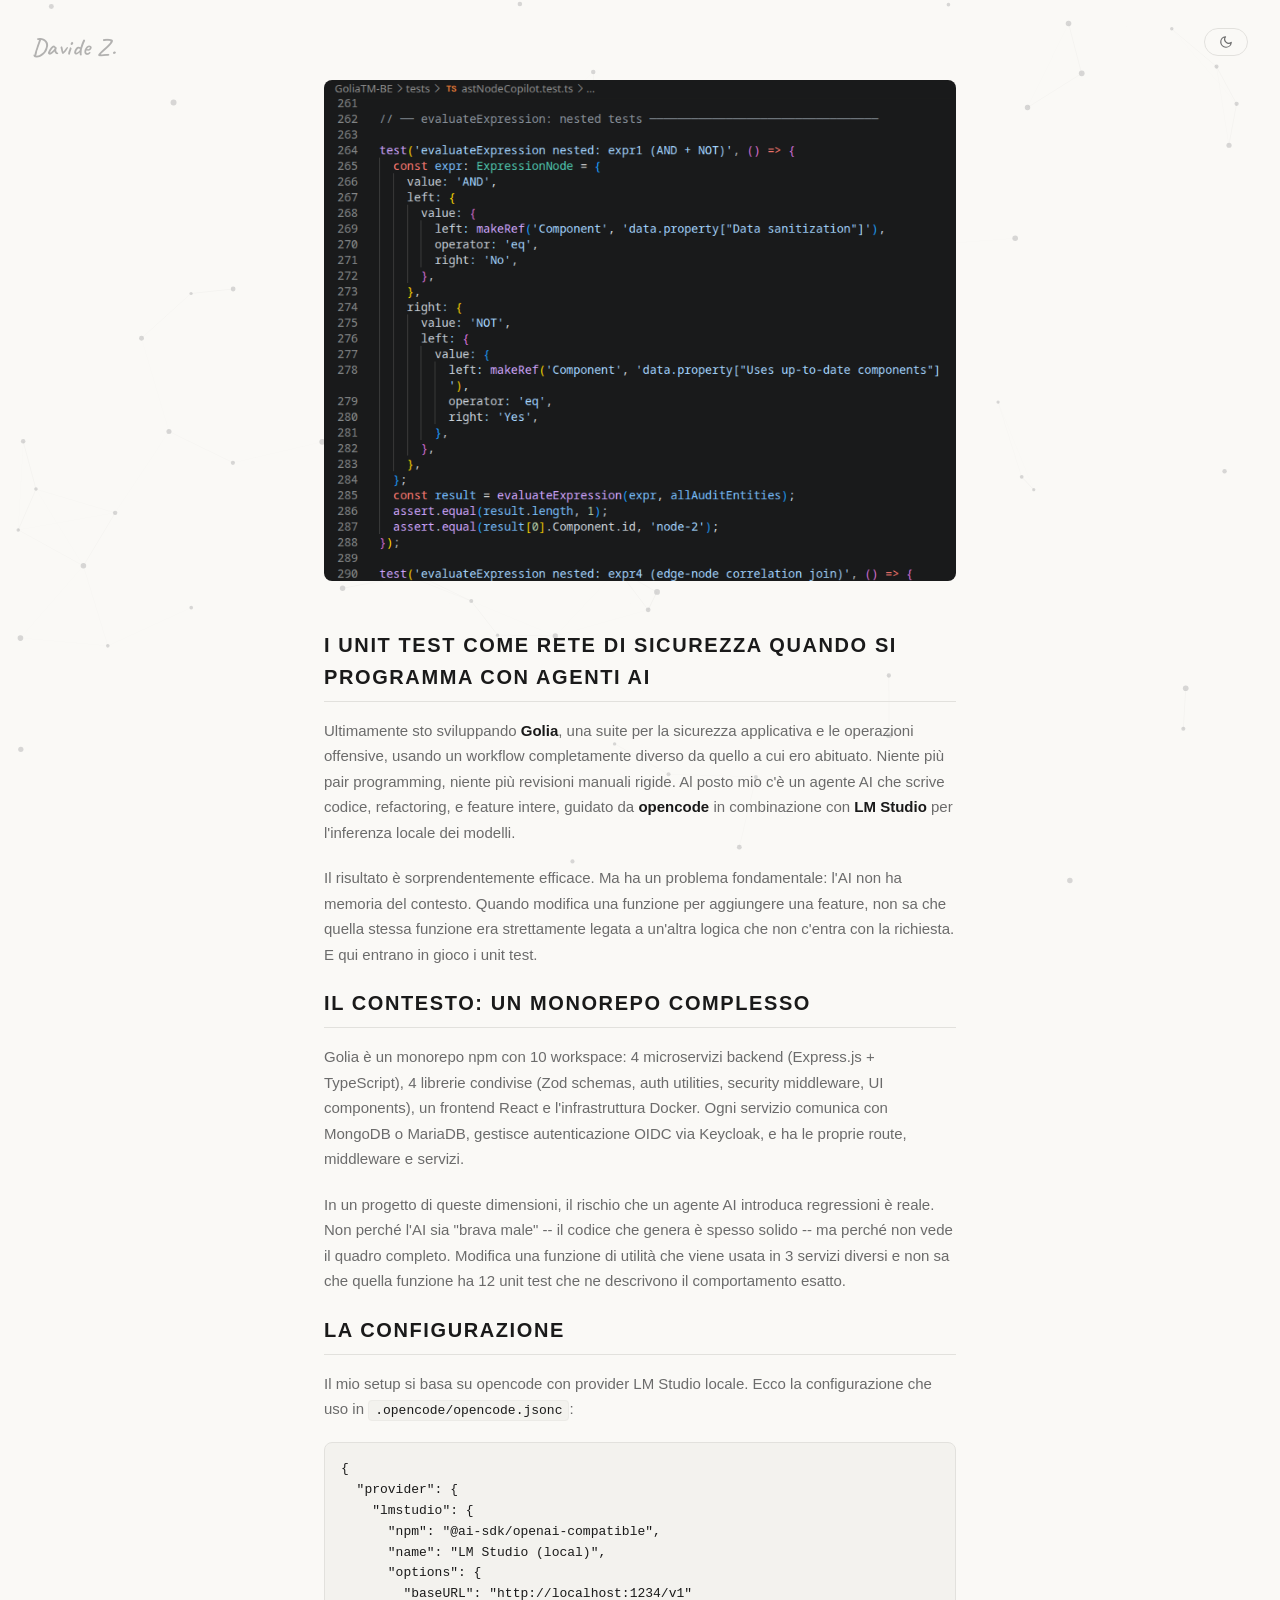
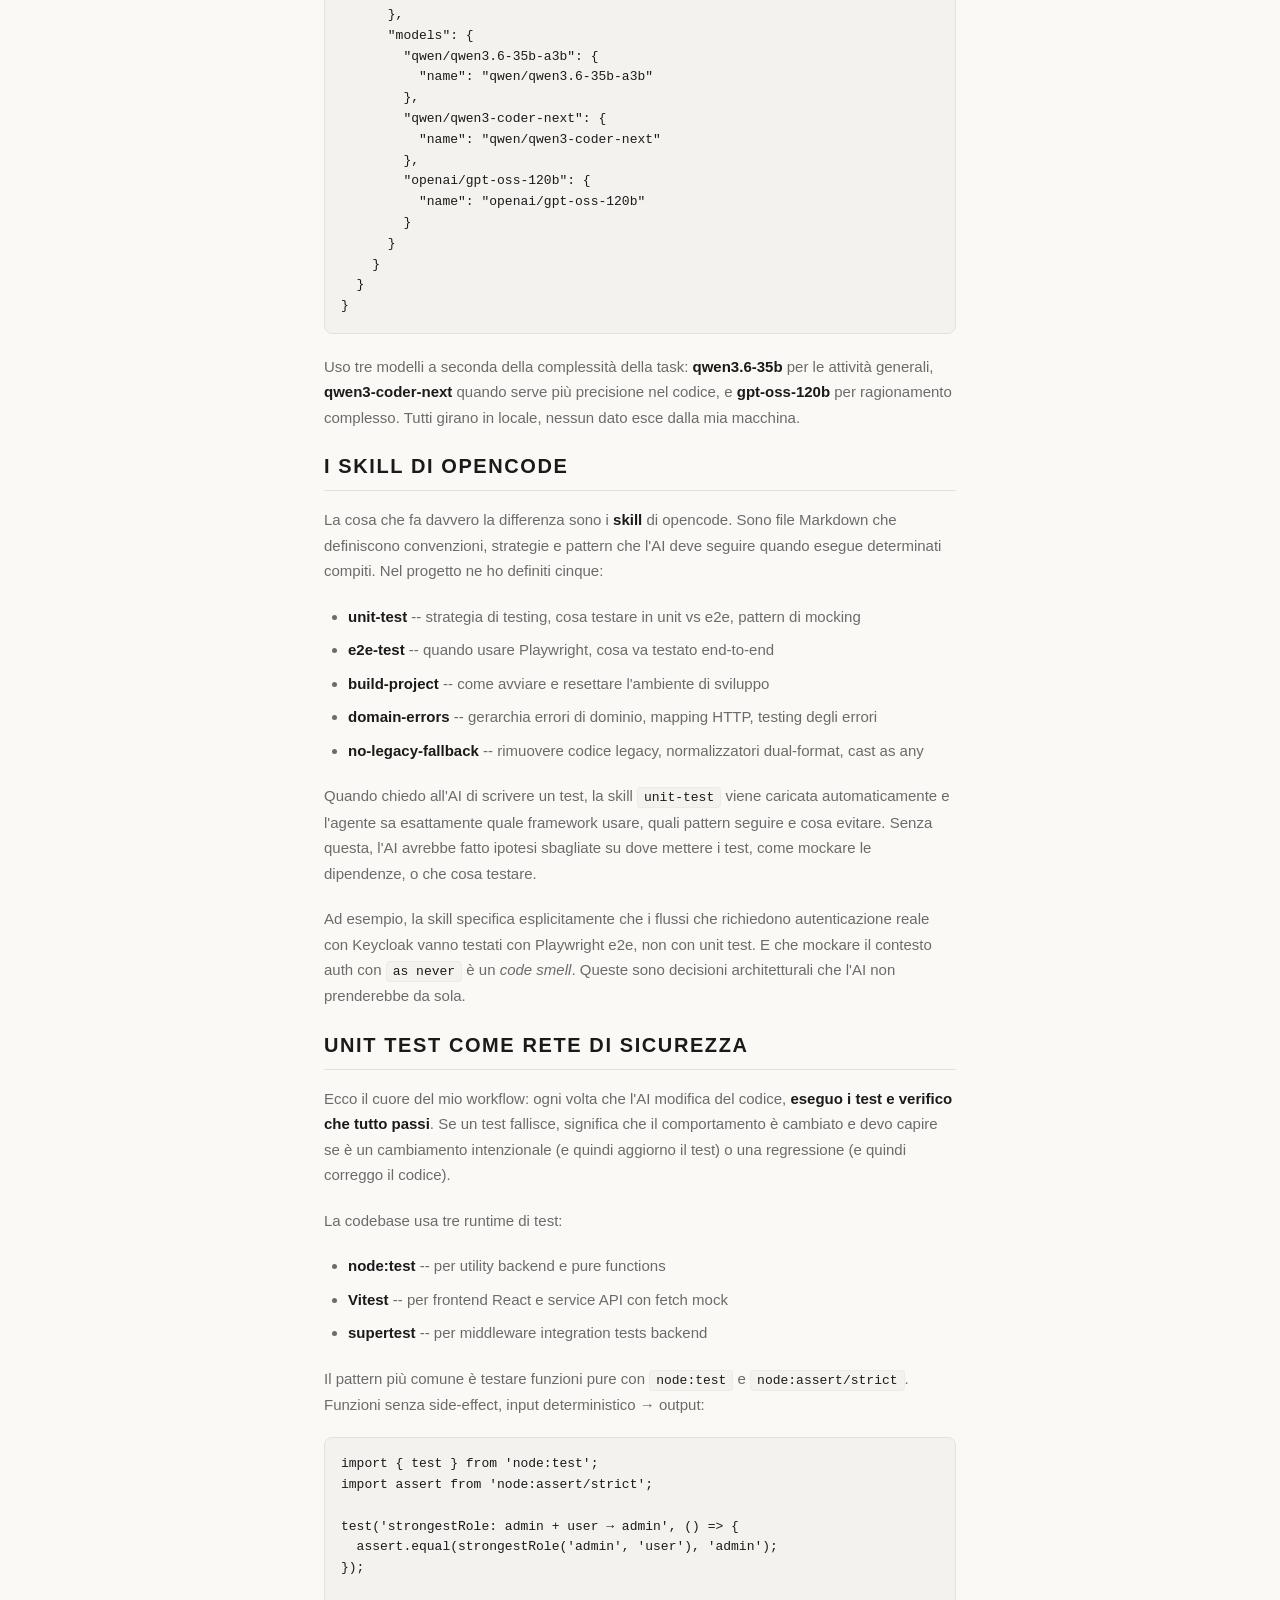
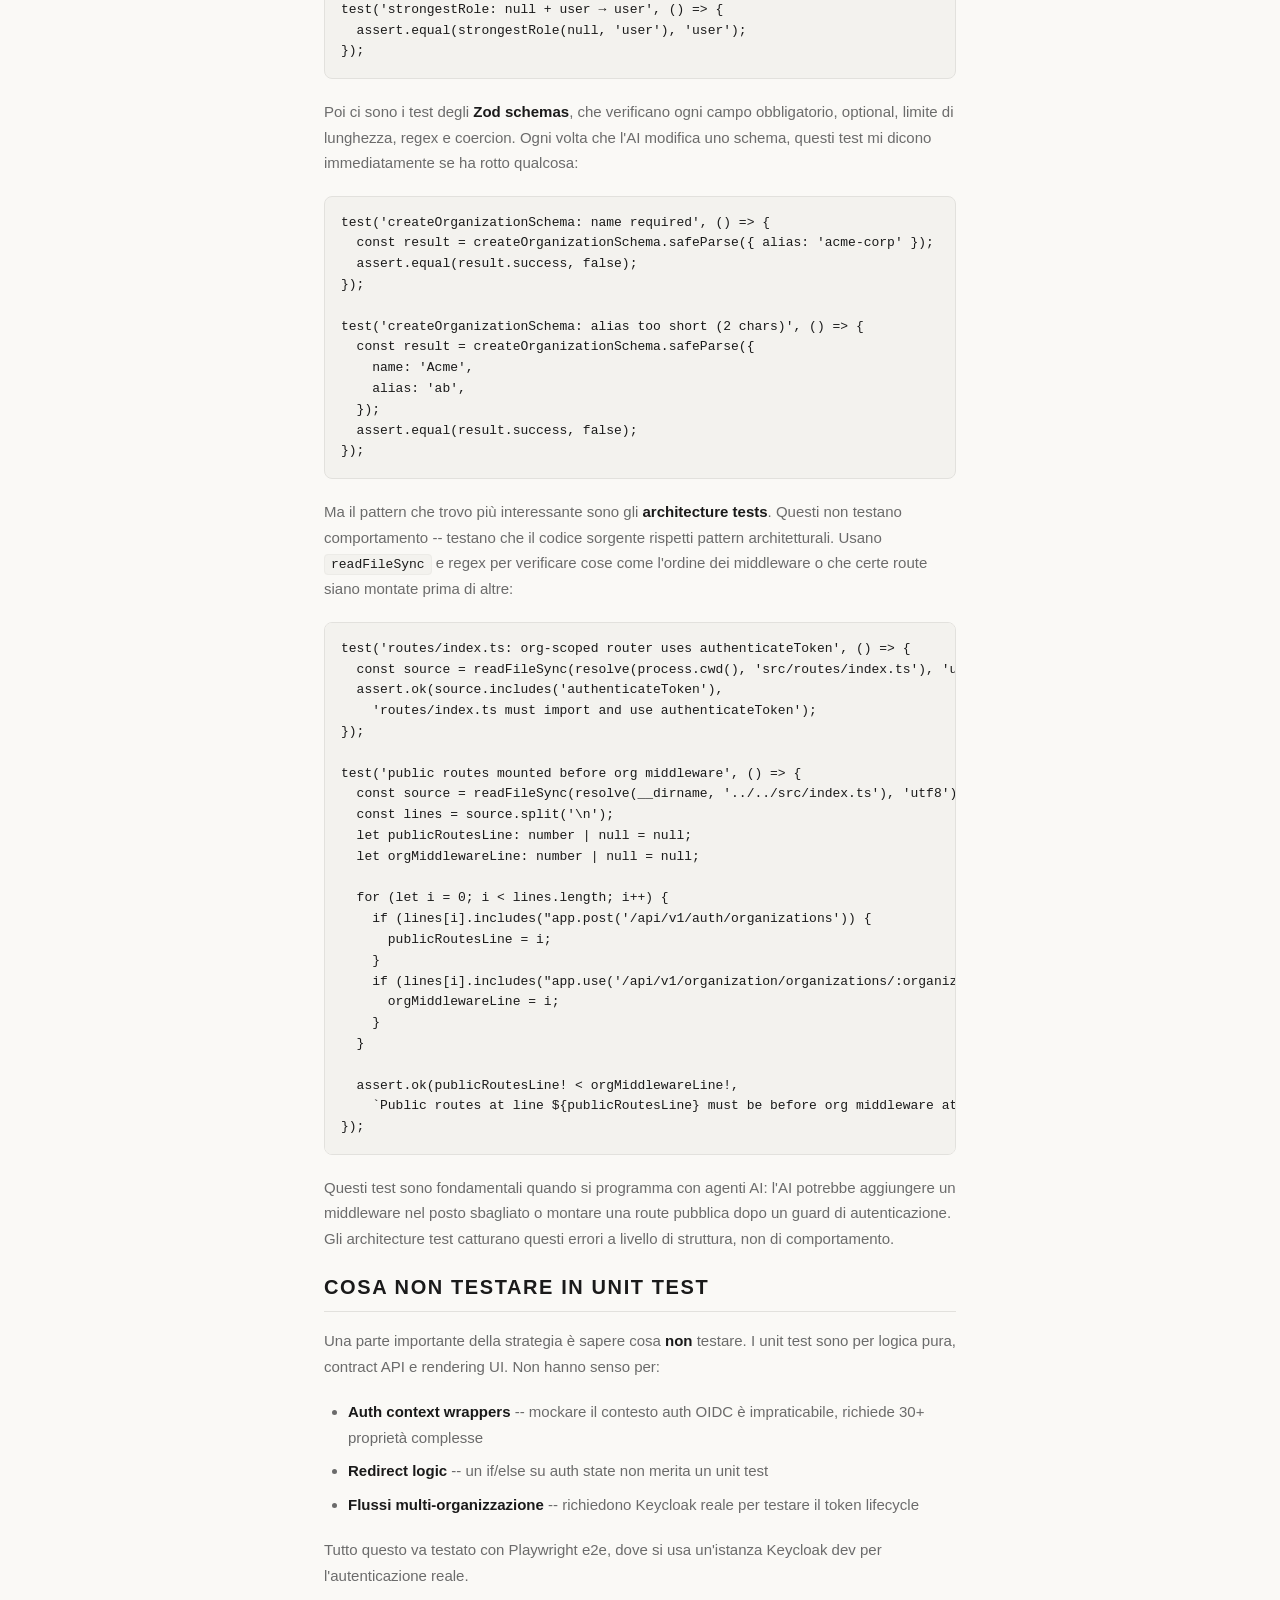
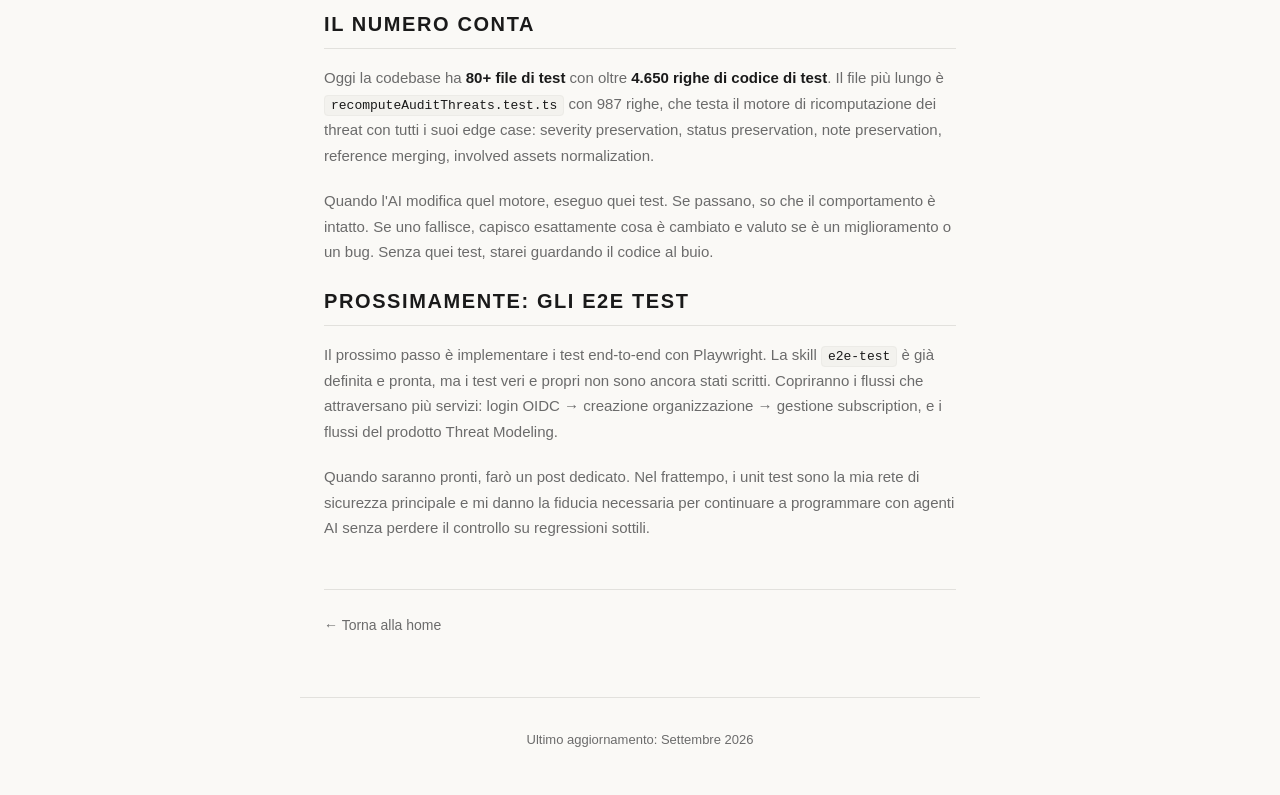
==== writing/ai-agents.html @ 02e02ce6 "new post: unit tests workflow with ai agents" ====
<!DOCTYPE html>
<html lang="it">
<head>
  <meta charset="UTF-8">
  <meta name="viewport" content="width=device-width, initial-scale=1.0">
  <title>Unit Test contro le Regressioni AI - Davide Zorzella</title>
  <link rel="preconnect" href="https://fonts.googleapis.com">
  <link rel="preconnect" href="https://fonts.gstatic.com" crossorigin>
  <link href="https://fonts.googleapis.com/css2?family=Caveat:wght@400;600&display=swap" rel="stylesheet">
  <link rel="stylesheet" href="../css/style.css">
</head>
<body>
  <canvas id="particles"></canvas>
  <div class="signature">Davide Z.</div>
  <div class="theme-pill">
    <button class="theme-toggle" id="theme-toggle" aria-label="Cambia tema">
      <svg class="icon-sun" xmlns="http://www.w3.org/2000/svg" viewBox="0 0 24 24" fill="none" stroke="currentColor" stroke-width="2" stroke-linecap="round" stroke-linejoin="round">
        <circle cx="12" cy="12" r="5"/><line x1="12" y1="1" x2="12" y2="3"/><line x1="12" y2="23"/><line x1="4.22" y1="4.22" x2="5.64" y2="5.64"/><line x1="18.36" y1="18.36" x2="19.78" y2="19.78"/><line x1="1" y1="12" x2="3" y2="12"/><line x1="21" y1="12" x2="23" y2="12"/><line x1="4.22" y1="19.78" x2="5.64" y2="18.36"/><line x1="18.36" y1="5.64" x2="19.78" y2="4.22"/>
      </svg>
      <svg class="icon-moon" xmlns="http://www.w3.org/2000/svg" viewBox="0 0 24 24" fill="none" stroke="currentColor" stroke-width="2" stroke-linecap="round" stroke-linejoin="round">
        <path d="M21 12.79A9 9 0 1 1 11.21 3 7 7 0 0 0 21 12.79z"/>
      </svg>
    </button>
  </div>
  <main>
    <article class="article-content">
      <img src="../assets/writing/ai-agents-banner.png" alt="AI agents programming" style="margin-bottom: 48px;">

      <h2>I unit test come rete di sicurezza quando si programma con agenti AI</h2>
      <p>
        Ultimamente sto sviluppando <strong>Golia</strong>, una suite per la sicurezza applicativa e le operazioni offensive, usando un workflow completamente diverso da quello a cui ero abituato. Niente più pair programming, niente più revisioni manuali rigide. Al posto mio c'è un agente AI che scrive codice, refactoring, e feature intere, guidato da <strong>opencode</strong> in combinazione con <strong>LM Studio</strong> per l'inferenza locale dei modelli.
      </p>
      <p>
        Il risultato è sorprendentemente efficace. Ma ha un problema fondamentale: l'AI non ha memoria del contesto. Quando modifica una funzione per aggiungere una feature, non sa che quella stessa funzione era strettamente legata a un'altra logica che non c'entra con la richiesta. E qui entrano in gioco i unit test.
      </p>

      <h2>Il contesto: un monorepo complesso</h2>
      <p>
        Golia è un monorepo npm con 10 workspace: 4 microservizi backend (Express.js + TypeScript), 4 librerie condivise (Zod schemas, auth utilities, security middleware, UI components), un frontend React e l'infrastruttura Docker. Ogni servizio comunica con MongoDB o MariaDB, gestisce autenticazione OIDC via Keycloak, e ha le proprie route, middleware e servizi.
      </p>
      <p>
        In un progetto di queste dimensioni, il rischio che un agente AI introduca regressioni è reale. Non perché l'AI sia "brava male" -- il codice che genera è spesso solido -- ma perché non vede il quadro completo. Modifica una funzione di utilità che viene usata in 3 servizi diversi e non sa che quella funzione ha 12 unit test che ne descrivono il comportamento esatto.
      </p>

      <h2>La configurazione</h2>
      <p>
        Il mio setup si basa su opencode con provider LM Studio locale. Ecco la configurazione che uso in <code>.opencode/opencode.jsonc</code>:
      </p>
      <pre><code>{
  "provider": {
    "lmstudio": {
      "npm": "@ai-sdk/openai-compatible",
      "name": "LM Studio (local)",
      "options": {
        "baseURL": "http://localhost:1234/v1"
      },
      "models": {
        "qwen/qwen3.6-35b-a3b": {
          "name": "qwen/qwen3.6-35b-a3b"
        },
        "qwen/qwen3-coder-next": {
          "name": "qwen/qwen3-coder-next"
        },
        "openai/gpt-oss-120b": {
          "name": "openai/gpt-oss-120b"
        }
      }
    }
  }
}</code></pre>
      <p>
        Uso tre modelli a seconda della complessità della task: <strong>qwen3.6-35b</strong> per le attività generali, <strong>qwen3-coder-next</strong> quando serve più precisione nel codice, e <strong>gpt-oss-120b</strong> per ragionamento complesso. Tutti girano in locale, nessun dato esce dalla mia macchina.
      </p>

      <h2>I skill di opencode</h2>
      <p>
        La cosa che fa davvero la differenza sono i <strong>skill</strong> di opencode. Sono file Markdown che definiscono convenzioni, strategie e pattern che l'AI deve seguire quando esegue determinati compiti. Nel progetto ne ho definiti cinque:
      </p>
      <ul>
        <li><strong>unit-test</strong> -- strategia di testing, cosa testare in unit vs e2e, pattern di mocking</li>
        <li><strong>e2e-test</strong> -- quando usare Playwright, cosa va testato end-to-end</li>
        <li><strong>build-project</strong> -- come avviare e resettare l'ambiente di sviluppo</li>
        <li><strong>domain-errors</strong> -- gerarchia errori di dominio, mapping HTTP, testing degli errori</li>
        <li><strong>no-legacy-fallback</strong> -- rimuovere codice legacy, normalizzatori dual-format, cast as any</li>
      </ul>
      <p>
        Quando chiedo all'AI di scrivere un test, la skill <code>unit-test</code> viene caricata automaticamente e l'agente sa esattamente quale framework usare, quali pattern seguire e cosa evitare. Senza questa, l'AI avrebbe fatto ipotesi sbagliate su dove mettere i test, come mockare le dipendenze, o che cosa testare.
      </p>
      <p>
        Ad esempio, la skill specifica esplicitamente che i flussi che richiedono autenticazione reale con Keycloak vanno testati con Playwright e2e, non con unit test. E che mockare il contesto auth con <code>as never</code> è un <em>code smell</em>. Queste sono decisioni architetturali che l'AI non prenderebbe da sola.
      </p>

      <h2>Unit test come rete di sicurezza</h2>
      <p>
        Ecco il cuore del mio workflow: ogni volta che l'AI modifica del codice, <strong>eseguo i test e verifico che tutto passi</strong>. Se un test fallisce, significa che il comportamento è cambiato e devo capire se è un cambiamento intenzionale (e quindi aggiorno il test) o una regressione (e quindi correggo il codice).
      </p>
      <p>
        La codebase usa tre runtime di test:
      </p>
      <ul>
        <li><strong>node:test</strong> -- per utility backend e pure functions</li>
        <li><strong>Vitest</strong> -- per frontend React e service API con fetch mock</li>
        <li><strong>supertest</strong> -- per middleware integration tests backend</li>
      </ul>
      <p>
        Il pattern più comune è testare funzioni pure con <code>node:test</code> e <code>node:assert/strict</code>. Funzioni senza side-effect, input deterministico → output:
      </p>
      <pre><code>import { test } from 'node:test';
import assert from 'node:assert/strict';

test('strongestRole: admin + user → admin', () => {
  assert.equal(strongestRole('admin', 'user'), 'admin');
});

test('strongestRole: null + user → user', () => {
  assert.equal(strongestRole(null, 'user'), 'user');
});</code></pre>
      <p>
        Poi ci sono i test degli <strong>Zod schemas</strong>, che verificano ogni campo obbligatorio, optional, limite di lunghezza, regex e coercion. Ogni volta che l'AI modifica uno schema, questi test mi dicono immediatamente se ha rotto qualcosa:
      </p>
      <pre><code>test('createOrganizationSchema: name required', () => {
  const result = createOrganizationSchema.safeParse({ alias: 'acme-corp' });
  assert.equal(result.success, false);
});

test('createOrganizationSchema: alias too short (2 chars)', () => {
  const result = createOrganizationSchema.safeParse({
    name: 'Acme',
    alias: 'ab',
  });
  assert.equal(result.success, false);
});</code></pre>
      <p>
        Ma il pattern che trovo più interessante sono gli <strong>architecture tests</strong>. Questi non testano comportamento -- testano che il codice sorgente rispetti pattern architetturali. Usano <code>readFileSync</code> e regex per verificare cose come l'ordine dei middleware o che certe route siano montate prima di altre:
      </p>
      <pre><code>test('routes/index.ts: org-scoped router uses authenticateToken', () => {
  const source = readFileSync(resolve(process.cwd(), 'src/routes/index.ts'), 'utf8');
  assert.ok(source.includes('authenticateToken'),
    'routes/index.ts must import and use authenticateToken');
});

test('public routes mounted before org middleware', () => {
  const source = readFileSync(resolve(__dirname, '../../src/index.ts'), 'utf8');
  const lines = source.split('\n');
  let publicRoutesLine: number | null = null;
  let orgMiddlewareLine: number | null = null;

  for (let i = 0; i &lt; lines.length; i++) {
    if (lines[i].includes("app.post('/api/v1/auth/organizations')) {
      publicRoutesLine = i;
    }
    if (lines[i].includes("app.use('/api/v1/organization/organizations/:organizationId', authenticateToken")) {
      orgMiddlewareLine = i;
    }
  }

  assert.ok(publicRoutesLine! &lt; orgMiddlewareLine!,
    `Public routes at line ${publicRoutesLine} must be before org middleware at line ${orgMiddlewareLine}`);
});</code></pre>
      <p>
        Questi test sono fondamentali quando si programma con agenti AI: l'AI potrebbe aggiungere un middleware nel posto sbagliato o montare una route pubblica dopo un guard di autenticazione. Gli architecture test catturano questi errori a livello di struttura, non di comportamento.
      </p>

      <h2>Cosa non testare in unit test</h2>
      <p>
        Una parte importante della strategia è sapere cosa <strong>non</strong> testare. I unit test sono per logica pura, contract API e rendering UI. Non hanno senso per:
      </p>
      <ul>
        <li><strong>Auth context wrappers</strong> -- mockare il contesto auth OIDC è impraticabile, richiede 30+ proprietà complesse</li>
        <li><strong>Redirect logic</strong> -- un if/else su auth state non merita un unit test</li>
        <li><strong>Flussi multi-organizzazione</strong> -- richiedono Keycloak reale per testare il token lifecycle</li>
      </ul>
      <p>
        Tutto questo va testato con Playwright e2e, dove si usa un'istanza Keycloak dev per l'autenticazione reale.
      </p>

      <h2>Il numero conta</h2>
      <p>
        Oggi la codebase ha <strong>80+ file di test</strong> con oltre <strong>4.650 righe di codice di test</strong>. Il file più lungo è <code>recomputeAuditThreats.test.ts</code> con 987 righe, che testa il motore di ricomputazione dei threat con tutti i suoi edge case: severity preservation, status preservation, note preservation, reference merging, involved assets normalization.
      </p>
      <p>
        Quando l'AI modifica quel motore, eseguo quei test. Se passano, so che il comportamento è intatto. Se uno fallisce, capisco esattamente cosa è cambiato e valuto se è un miglioramento o un bug. Senza quei test, starei guardando il codice al buio.
      </p>

      <h2>Prossimamente: gli e2e test</h2>
      <p>
        Il prossimo passo è implementare i test end-to-end con Playwright. La skill <code>e2e-test</code> è già definita e pronta, ma i test veri e propri non sono ancora stati scritti. Copriranno i flussi che attraversano più servizi: login OIDC → creazione organizzazione → gestione subscription, e i flussi del prodotto Threat Modeling.
      </p>
      <p>
        Quando saranno pronti, farò un post dedicato. Nel frattempo, i unit test sono la mia rete di sicurezza principale e mi danno la fiducia necessaria per continuare a programmare con agenti AI senza perdere il controllo su regressioni sottili.
      </p>

      <p style="margin-top: 48px; padding-top: 24px; border-top: 1px solid var(--border); color: var(--text-secondary); font-size: 0.875rem;">
        <a href="../" style="color: var(--text-secondary);">&larr; Torna alla home</a>
      </p>
    </article>
  </main>
  <footer>
    <p>Ultimo aggiornamento: Settembre 2026</p>
  </footer>
  <script>
    (function() {
      var toggle = document.getElementById('theme-toggle');
      var html = document.documentElement;
      var stored = localStorage.getItem('cv-theme');
      function setTheme(theme) {
        html.setAttribute('data-theme', theme);
        localStorage.setItem('cv-theme', theme);
      }
      if (stored) { setTheme(stored); }
      else if (window.matchMedia('(prefers-color-scheme: dark)').matches) { setTheme('dark'); }
      toggle.addEventListener('click', function() {
        var current = html.getAttribute('data-theme');
        setTheme(current === 'dark' ? 'light' : 'dark');
      });
    })();
  </script>
  <script>
    (function() {
      var name = 'Davide Zorzella';
      var el = document.getElementById('typing-name');
      if (!el) return;
      if (window.matchMedia('(prefers-reduced-motion: reduce)').matches) { el.textContent = name; return; }
      var i = 0;
      function type() {
        if (i < name.length) { el.textContent += name.charAt(i); i++; setTimeout(type, 80 + Math.random() * 60); }
      }
      setTimeout(type, 400);
    })();
  </script>
  <script>
    (function() {
      var canvas = document.getElementById('particles');
      if (!canvas) return;
      var ctx = canvas.getContext('2d');
      var particles = [];
      var w, h;
      var maxDist = 120;
      var animId;
      function resize() { w = canvas.width = window.innerWidth; h = canvas.height = window.innerHeight; }
      function createParticles() {
        particles = [];
        var count = Math.min(Math.floor((w * h) / 18000), 80);
        for (var i = 0; i < count; i++) {
          particles.push({ x: Math.random() * w, y: Math.random() * h, vx: (Math.random() - 0.5) * 0.4, vy: (Math.random() - 0.5) * 0.4, r: 1.5 + Math.random() * 1.5 });
        }
      }
      function getParticleColor() { var isDark = document.documentElement.getAttribute('data-theme') === 'dark'; return isDark ? 'rgba(60,60,60,' : 'rgba(180,180,180,'; }
      function getLineColor() { var isDark = document.documentElement.getAttribute('data-theme') === 'dark'; return isDark ? 'rgba(255,255,255,' : 'rgba(0,0,0,'; }
      function draw() {
        ctx.clearRect(0, 0, w, h);
        var dotColor = getParticleColor();
        var lineColor = getLineColor();
        for (var i = 0; i < particles.length; i++) {
          var p = particles[i];
          p.x += p.vx; p.y += p.vy;
          if (p.x < 0 || p.x > w) p.vx *= -1;
          if (p.y < 0 || p.y > h) p.vy *= -1;
          ctx.beginPath(); ctx.arc(p.x, p.y, p.r, 0, Math.PI * 2);
          ctx.fillStyle = dotColor + '0.5)'; ctx.fill();
          for (var j = i + 1; j < particles.length; j++) {
            var p2 = particles[j];
            var dx = p.x - p2.x, dy = p.y - p2.y, dist = Math.sqrt(dx * dx + dy * dy);
            if (dist < maxDist) {
              ctx.beginPath(); ctx.moveTo(p.x, p.y); ctx.lineTo(p2.x, p2.y);
              ctx.strokeStyle = lineColor + (0.08 * (1 - dist / maxDist)) + ')';
              ctx.lineWidth = 0.5; ctx.stroke();
            }
          }
        }
        animId = requestAnimationFrame(draw);
      }
      window.addEventListener('resize', function() { resize(); createParticles(); });
      resize(); createParticles(); draw();
      document.addEventListener('visibilitychange', function() {
        if (document.hidden) { cancelAnimationFrame(animId); } else { draw(); }
      });
    })();
  </script>
</body>
</html>
---- css/style.css ----
/* ============================================
   CSS Custom Properties for theming
   ============================================ */
:root {
  --bg: #faf9f6;
  --bg-secondary: #f3f2ee;
  --text: #1a1a1a;
  --text-secondary: #6b6b6b;
  --border: #e2e1dd;
  --border-light: #ecebe7;
  --accent: #1a1a1a;
  --link: #1a1a1a;
  --link-hover: #4a4a4a;
  --photo-bg: #e8e7e3;
  --timeline-line: #d8d7d3;
  --shadow: rgba(0, 0, 0, 0.04);
  --toggle-bg: var(--border);
  --muted-bg: var(--border-light);
  --particle-color: #c8c8c8;
  --particle-line: rgba(0, 0, 0, 0.06);
}

[data-theme="dark"] {
  --bg: #1a1a1a;
  --bg-secondary: #242424;
  --text: #e8e8e8;
  --text-secondary: #8a8a8a;
  --border: #3a3a3a;
  --border-light: #2e2e2e;
  --accent: #e8e8e8;
  --link: #e8e8e8;
  --link-hover: #b0b0b0;
  --photo-bg: #2e2e2e;
  --timeline-line: #3a3a3a;
  --shadow: rgba(0, 0, 0, 0.2);
  --toggle-bg: var(--border);
  --muted-bg: var(--border-light);
  --particle-color: #3a3a3a;
  --particle-line: rgba(255, 255, 255, 0.04);
}

/* ============================================
   Reset & Base
   ============================================ */
*, *::before, *::after {
  margin: 0;
  padding: 0;
  box-sizing: border-box;
}

html {
  font-size: 16px;
  -webkit-font-smoothing: antialiased;
  -moz-osx-font-smoothing: grayscale;
}

body {
  font-family: -apple-system, BlinkMacSystemFont, "Segoe UI", Roboto, "Helvetica Neue", Arial, sans-serif;
  background-color: var(--bg);
  color: var(--text);
  line-height: 1.6;
  transition: background-color 0.3s ease, color 0.3s ease;
}

a {
  color: var(--link);
  text-decoration: none;
  transition: color 0.2s ease;
}

a:hover {
  color: var(--link-hover);
}

img {
  max-width: 100%;
  display: block;
}

/* ============================================
   Particles Canvas
   ============================================ */
#particles {
  position: fixed;
  top: 0;
  left: 0;
  width: 100%;
  height: 100%;
  z-index: 0;
  pointer-events: none;
}

main, footer {
  position: relative;
  z-index: 1;
}

/* ============================================
   Signature
   ============================================ */
.signature {
  position: fixed;
  top: 28px;
  left: 32px;
  z-index: 100;
  font-family: 'Caveat', cursive, sans-serif;
  font-size: 1.5rem;
  font-weight: 600;
  color: var(--text-secondary);
  opacity: 0.5;
  letter-spacing: 0.02em;
  transition: opacity 0.3s ease, color 0.3s ease;
  user-select: none;
}

.signature:hover {
  opacity: 0.8;
  color: var(--text);
}

/* ============================================
   Theme Pill Toggle
   ============================================ */
.theme-pill {
  position: fixed;
  top: 28px;
  right: 32px;
  z-index: 100;
}

.theme-toggle {
  display: flex;
  align-items: center;
  gap: 6px;
  padding: 6px 14px;
  border: 1px solid var(--border);
  border-radius: 100px;
  background: var(--bg);
  cursor: pointer;
  color: var(--text-secondary);
  font-size: 0.8125rem;
  font-family: inherit;
  transition: all 0.2s ease;
  line-height: 1;
}

.theme-toggle:hover {
  border-color: var(--text-secondary);
  color: var(--text);
}

.theme-toggle .icon-sun {
  display: none;
}

.theme-toggle .icon-moon {
  display: block;
  width: 14px;
  height: 14px;
}

[data-theme="dark"] .theme-toggle .icon-sun {
  display: block;
  width: 14px;
  height: 14px;
}

[data-theme="dark"] .theme-toggle .icon-moon {
  display: none;
}

/* ============================================
   Main Layout
   ============================================ */
main {
  max-width: 680px;
  margin: 0 auto;
  padding: 80px 24px 40px;
}

section {
  margin-bottom: 64px;
}

h2 {
  font-size: 1.125rem;
  font-weight: 600;
  text-transform: uppercase;
  letter-spacing: 0.08em;
  color: var(--text-secondary);
  margin-bottom: 32px;
  padding-bottom: 12px;
  border-bottom: 1px solid var(--border);
}

/* ============================================
   Hero
   ============================================ */
.hero {
  text-align: center;
  margin-bottom: 64px;
  padding-bottom: 48px;
  border-bottom: 1px solid var(--border);
}

.hero-photo {
  width: 140px;
  height: 140px;
  margin: 0 auto 32px;
  border-radius: 50%;
  overflow: hidden;
  background: var(--photo-bg);
}

.hero-photo img {
  width: 100%;
  height: 100%;
  object-fit: cover;
  object-position: center;
}

.hero-photo svg {
  width: 100%;
  height: 100%;
}

.hero h1 {
  font-size: 2.25rem;
  font-weight: 700;
  letter-spacing: -0.02em;
  margin-bottom: 8px;
  color: var(--text);
}

.hero-tagline {
  font-family: 'Caveat', cursive, sans-serif;
  font-size: 1.375rem;
  font-weight: 400;
  color: var(--text-secondary);
  margin-bottom: 4px;
  opacity: 0.7;
}

.hero-role {
  font-size: 1.125rem;
  color: var(--text-secondary);
  margin-bottom: 4px;
}

.hero-location {
  font-size: 0.9375rem;
  color: var(--text-secondary);
  margin-bottom: 20px;
}

.hero-links {
  display: flex;
  justify-content: center;
  gap: 20px;
  flex-wrap: wrap;
}

.hero-links a {
  font-size: 0.875rem;
  color: var(--text-secondary);
  border-bottom: 1px solid transparent;
  transition: border-color 0.2s ease, color 0.2s ease;
}

.hero-links a:hover {
  color: var(--text);
  border-bottom-color: var(--text);
}

/* ============================================
   Timeline (Work Experience & Education)
   ============================================ */
.timeline {
  position: relative;
  padding-left: 24px;
}

.timeline::before {
  content: '';
  position: absolute;
  left: 0;
  top: 8px;
  bottom: 8px;
  width: 1px;
  background: var(--timeline-line);
}

.timeline-item {
  position: relative;
  margin-bottom: 40px;
  padding-bottom: 40px;
  border-bottom: 1px solid var(--border);
}

.timeline-item:last-child {
  margin-bottom: 0;
  padding-bottom: 0;
  border-bottom: none;
}

.timeline-item::before {
  content: '';
  position: absolute;
  left: -28px;
  top: 10px;
  width: 9px;
  height: 9px;
  border-radius: 50%;
  background: var(--bg);
  border: 2px solid var(--text-secondary);
}

.timeline-header {
  display: flex;
  align-items: baseline;
  gap: 16px;
  margin-bottom: 8px;
  flex-wrap: wrap;
}

.timeline-date {
  font-size: 0.8125rem;
  color: var(--text-secondary);
  white-space: nowrap;
  font-variant-numeric: tabular-nums;
}

.timeline-company {
  display: flex;
  flex-direction: column;
  gap: 2px;
}

.timeline-title {
  font-size: 1rem;
  font-weight: 600;
  color: var(--text);
}

.timeline-company-name {
  font-size: 0.9375rem;
  color: var(--text-secondary);
}

.timeline-location {
  font-size: 0.875rem;
  color: var(--text-secondary);
  margin-bottom: 8px;
}

.timeline-desc {
  font-size: 0.9375rem;
  color: var(--text-secondary);
  line-height: 1.7;
}

/* ============================================
   Writing
   ============================================ */
.writing-list {
  display: flex;
  flex-direction: column;
  gap: 32px;
}

.writing-item {
  border-bottom: 1px solid var(--border);
  padding-bottom: 32px;
}

.writing-item:last-child {
  border-bottom: none;
  padding-bottom: 0;
}

.writing-header {
  display: flex;
  align-items: baseline;
  gap: 16px;
  margin-bottom: 8px;
  flex-wrap: wrap;
}

.writing-date {
  font-size: 0.8125rem;
  color: var(--text-secondary);
  white-space: nowrap;
  font-variant-numeric: tabular-nums;
}

.writing-item a {
  display: flex;
  align-items: center;
  gap: 6px;
}

.writing-title {
  font-size: 1rem;
  font-weight: 600;
  color: var(--text);
}

.arrow-icon {
  opacity: 0;
  transition: opacity 0.2s ease;
  color: var(--text-secondary);
  flex-shrink: 0;
}

.writing-item a:hover .arrow-icon,
.speaking-item a:hover .arrow-icon,
.project-item a:hover .arrow-icon {
  opacity: 1;
}

.writing-subtitle {
  font-size: 0.9375rem;
  color: var(--text-secondary);
  line-height: 1.7;
  margin-bottom: 12px;
}

.writing-item img {
  border-radius: 8px;
  width: 100%;
  max-height: 300px;
  object-fit: cover;
}

/* ============================================
   Speaking
   ============================================ */
.speaking-list {
  display: flex;
  flex-direction: column;
  gap: 24px;
}

.speaking-item {
  display: flex;
  align-items: baseline;
  gap: 16px;
  padding-bottom: 24px;
  border-bottom: 1px solid var(--border);
  flex-wrap: wrap;
}

.speaking-item:last-child {
  border-bottom: none;
  padding-bottom: 0;
}

.speaking-date {
  font-size: 0.8125rem;
  color: var(--text-secondary);
  white-space: nowrap;
  font-variant-numeric: tabular-nums;
  flex-shrink: 0;
}

.speaking-item a {
  display: flex;
  align-items: center;
  gap: 6px;
}

.speaking-title {
  font-size: 1rem;
  font-weight: 600;
  color: var(--text);
}

.speaking-location {
  font-size: 0.875rem;
  color: var(--text-secondary);
  width: 100%;
}

/* ============================================
   Side Projects
   ============================================ */
.projects-list {
  display: flex;
  flex-direction: column;
  gap: 24px;
}

.project-item {
  padding-bottom: 24px;
  border-bottom: 1px solid var(--border);
}

.project-item:last-child {
  border-bottom: none;
  padding-bottom: 0;
}

.project-header {
  display: flex;
  align-items: baseline;
  gap: 16px;
  margin-bottom: 4px;
  flex-wrap: wrap;
}

.project-date {
  font-size: 0.8125rem;
  color: var(--text-secondary);
  white-space: nowrap;
  font-variant-numeric: tabular-nums;
  flex-shrink: 0;
}

.project-item a {
  display: flex;
  align-items: center;
  gap: 6px;
}

.project-title {
  font-size: 1rem;
  font-weight: 600;
  color: var(--text);
}

.project-desc {
  font-size: 0.9375rem;
  color: var(--text-secondary);
  line-height: 1.7;
  margin-left: 24px;
}

/* ============================================
   Certifications
   ============================================ */
.cert-list {
  display: flex;
  flex-direction: column;
  gap: 20px;
}

.cert-item {
  display: flex;
  align-items: baseline;
  gap: 16px;
  padding-bottom: 20px;
  border-bottom: 1px solid var(--border);
  flex-wrap: wrap;
}

.cert-item:last-child {
  border-bottom: none;
  padding-bottom: 0;
}

.cert-date {
  font-size: 0.8125rem;
  color: var(--text-secondary);
  white-space: nowrap;
  font-variant-numeric: tabular-nums;
  flex-shrink: 0;
}

.cert-name {
  font-size: 1rem;
  font-weight: 600;
  color: var(--text);
}

.cert-issuer {
  font-size: 0.875rem;
  color: var(--text-secondary);
  width: 100%;
}

/* ============================================
   Hobby
   ============================================ */
.hobby-list {
  display: flex;
  flex-wrap: wrap;
  gap: 12px;
}

.hobby-item {
  display: flex;
  align-items: center;
  gap: 8px;
  padding: 8px 16px;
  background: var(--bg-secondary);
  border: 1px solid var(--border);
  border-radius: 100px;
  font-size: 0.875rem;
  color: var(--text-secondary);
  transition: all 0.2s ease;
}

.hobby-item:hover {
  border-color: var(--text-secondary);
  color: var(--text);
}

.hobby-icon {
  color: var(--text-secondary);
  flex-shrink: 0;
}

/* ============================================
   Contact
   ============================================ */
.contact-list {
  display: flex;
  flex-wrap: wrap;
  gap: 12px;
}

.contact-item {
  display: flex;
  align-items: center;
  gap: 12px;
  padding: 12px 16px;
  background: var(--bg-secondary);
  border: 1px solid var(--border);
  border-radius: 8px;
  font-size: 0.9375rem;
  color: var(--text-secondary);
  transition: all 0.2s ease;
  width: fit-content;
}

.contact-item:hover {
  border-color: var(--text-secondary);
  color: var(--text);
}

.contact-icon {
  flex-shrink: 0;
  color: var(--text-secondary);
  transition: color 0.2s ease;
}

.contact-item:hover .contact-icon {
  color: var(--text);
}

/* ============================================
   Footer
   ============================================ */
footer {
  max-width: 680px;
  margin: 0 auto;
  padding: 32px 24px 48px;
  text-align: center;
  font-size: 0.8125rem;
  color: var(--text-secondary);
  border-top: 1px solid var(--border);
}

/* ============================================
    Article Content
    ============================================ */
.article-content h1 {
  font-size: 1.75rem;
  font-weight: 700;
  letter-spacing: -0.02em;
  margin-bottom: 16px;
  color: var(--text);
}

.article-content h2 {
  font-size: 1.25rem;
  font-weight: 600;
  margin-bottom: 16px;
  padding-bottom: 8px;
  border-bottom: 1px solid var(--border);
  color: var(--text);
}

.article-content h3 {
  font-size: 1.0625rem;
  font-weight: 600;
  margin-bottom: 12px;
  margin-top: 32px;
  color: var(--text);
}

.article-content p {
  font-size: 0.9375rem;
  color: var(--text-secondary);
  line-height: 1.7;
  margin-bottom: 20px;
}

.article-content pre {
  margin-bottom: 20px;
  padding: 16px;
  background: var(--bg-secondary);
  border: 1px solid var(--border);
  border-radius: 8px;
  overflow-x: auto;
  font-size: 0.8125rem;
  line-height: 1.6;
}

.article-content pre code {
  font-family: "SF Mono", "Fira Code", "Fira Mono", Menlo, Consolas, monospace;
  font-size: 0.8125rem;
  background: none;
  padding: 0;
  color: var(--text);
}

.article-content code:not(pre code) {
  font-family: "SF Mono", "Fira Code", "Fira Mono", Menlo, Consolas, monospace;
  font-size: 0.8125rem;
  background: var(--bg-secondary);
  border: 1px solid var(--border-light);
  padding: 2px 6px;
  border-radius: 4px;
  color: var(--text);
}

.article-content blockquote {
  margin-bottom: 20px;
  padding: 16px;
  background: var(--bg-secondary);
  border-left: 3px solid var(--border);
  border-radius: 0 8px 8px 0;
  font-size: 0.9375rem;
  color: var(--text-secondary);
  line-height: 1.7;
}

.article-content blockquote p {
  margin-bottom: 0;
}

.article-content blockquote.note {
  border-left-color: var(--accent);
}

.article-content img {
  max-width: 100%;
  border-radius: 8px;
  margin-bottom: 20px;
}

.article-content img.center {
  display: block;
  margin-left: auto;
  margin-right: auto;
}

.article-content table {
  width: 100%;
  border-collapse: collapse;
  margin-bottom: 32px;
  font-size: 0.9375rem;
}

.article-content th {
  text-align: left;
  padding: 12px 8px;
  background: var(--bg-secondary);
  border-bottom: 2px solid var(--border);
  color: var(--text);
  font-weight: 600;
}

.article-content td {
  padding: 12px 8px;
  border-bottom: 1px solid var(--border-light);
  color: var(--text-secondary);
}

.article-content ul,
.article-content ol {
  margin-bottom: 20px;
  padding-left: 24px;
}

.article-content li {
  font-size: 0.9375rem;
  color: var(--text-secondary);
  line-height: 1.7;
  margin-bottom: 8px;
}

.article-content strong {
  color: var(--text);
}

/* ============================================
    Responsive
    ============================================ */
@media (max-width: 600px) {
  main {
    padding: 64px 20px 32px;
  }

  .hero h1 {
    font-size: 1.75rem;
  }

  .hero-photo {
    width: 120px;
    height: 120px;
  }

  .hero-links {
    gap: 16px;
  }

  section {
    margin-bottom: 48px;
  }

  .timeline-header {
    gap: 12px;
  }

  .signature {
    top: 16px;
    left: 20px;
    font-size: 1.25rem;
  }

  .theme-pill {
    top: 16px;
    right: 20px;
  }

  .theme-toggle {
    padding: 5px 10px;
    font-size: 0.75rem;
  }

  .writing-header,
  .speaking-item,
  .project-header,
  .cert-item {
    gap: 12px;
  }

  .project-desc {
    margin-left: 0;
  }

  .contact-item {
    width: 100%;
  }

  .hero-tagline {
    font-size: 1.125rem;
  }
}
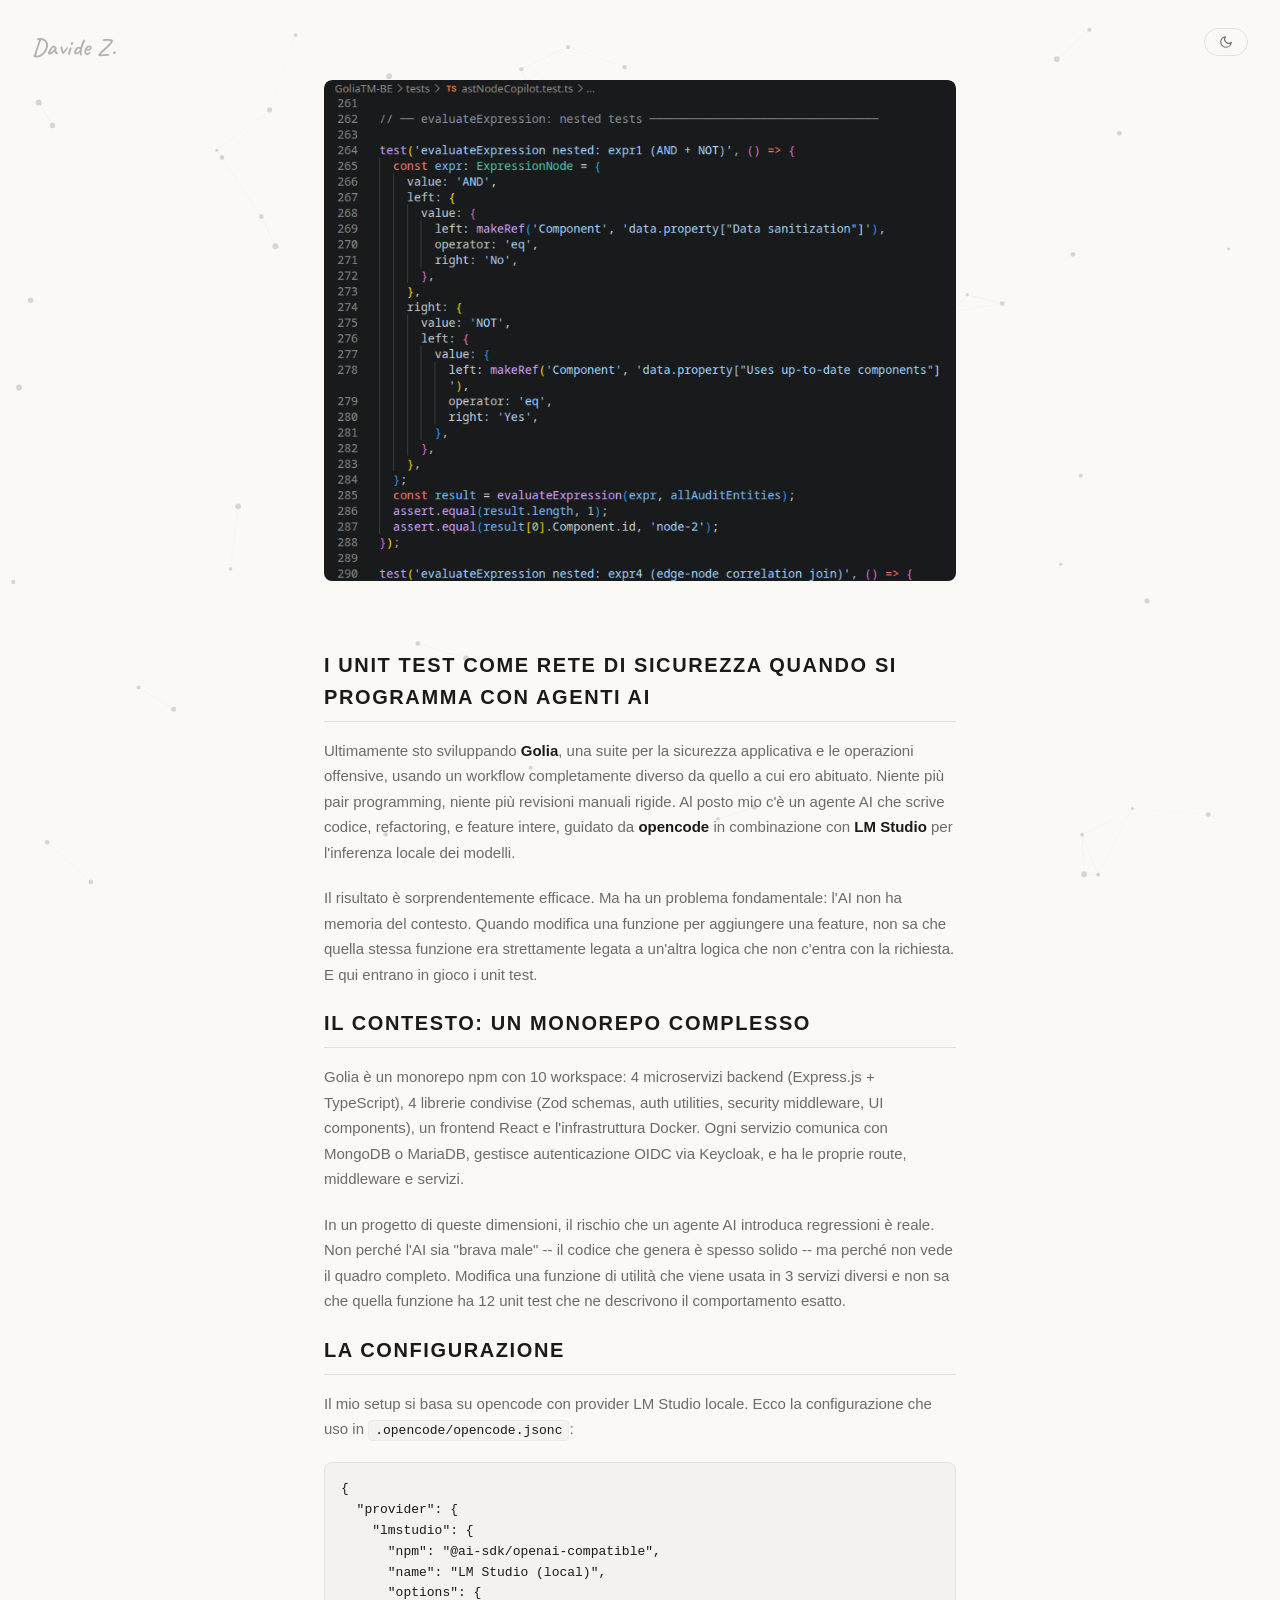
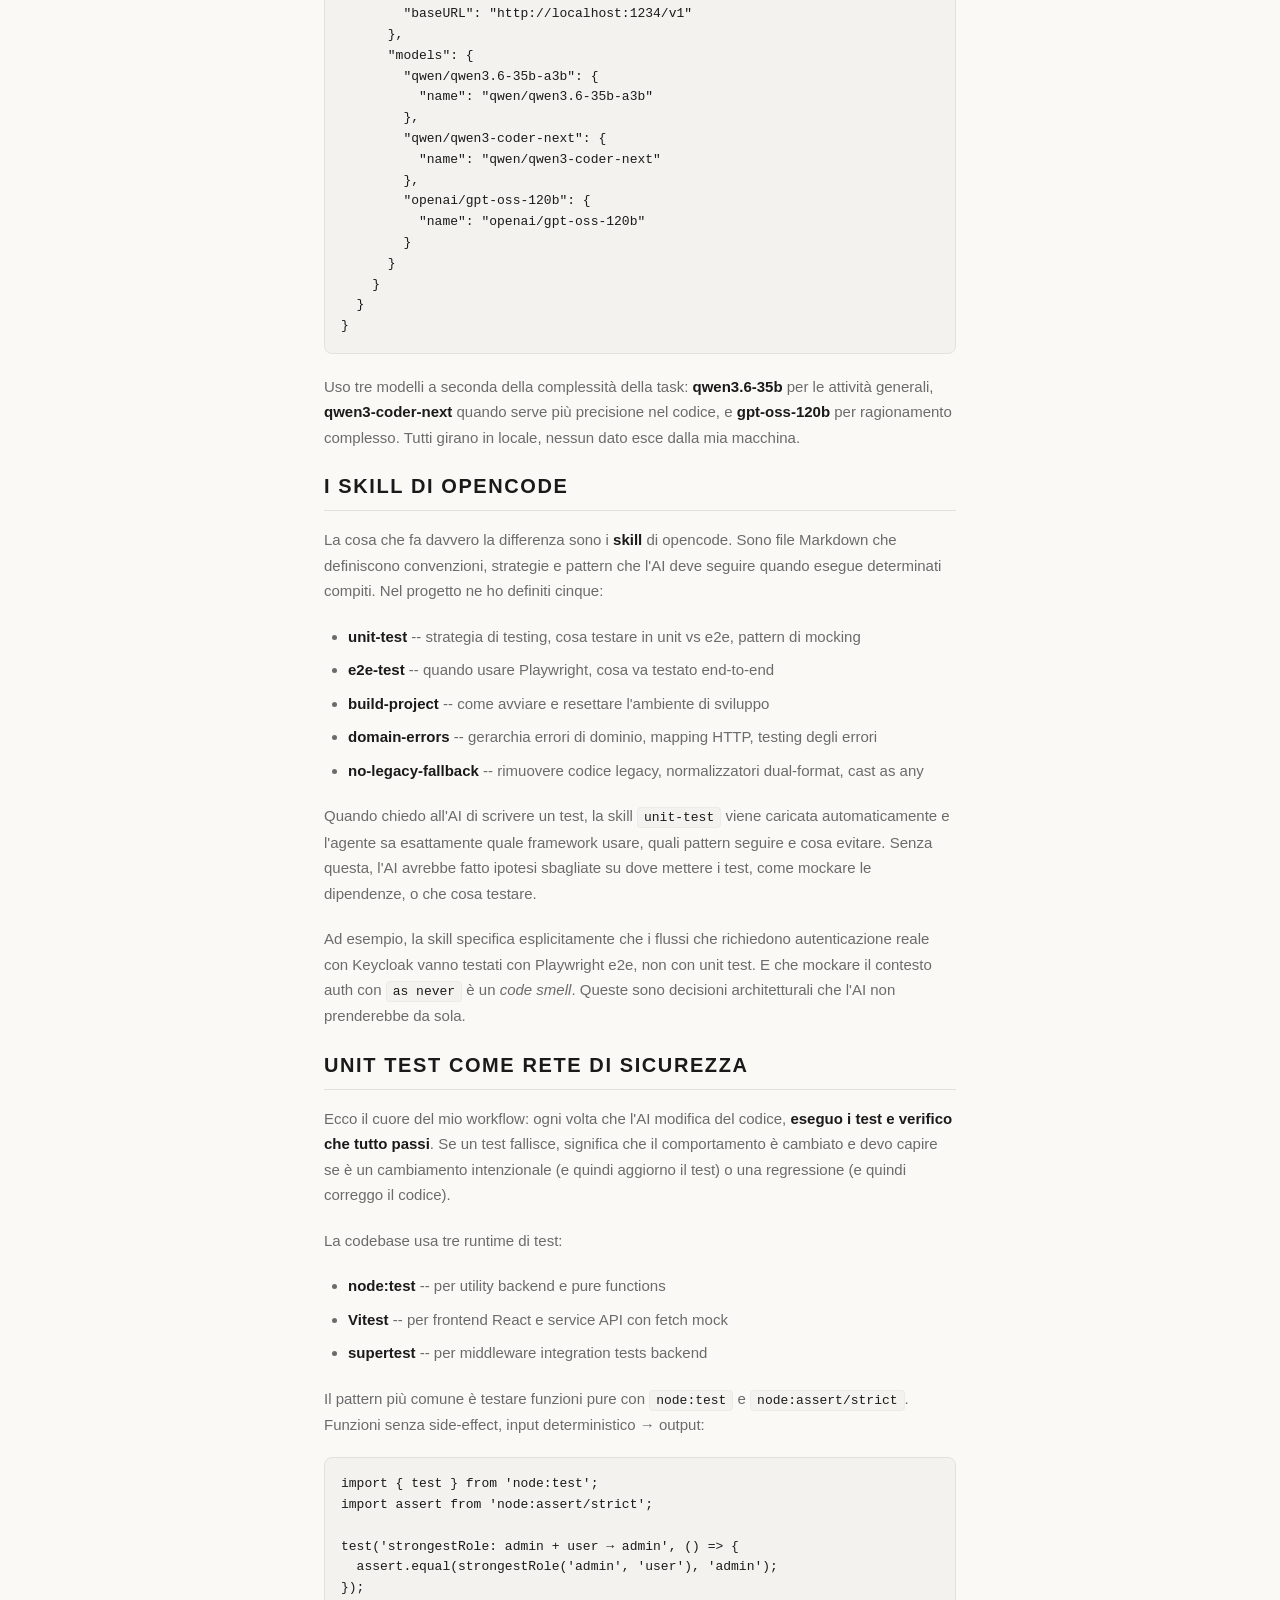
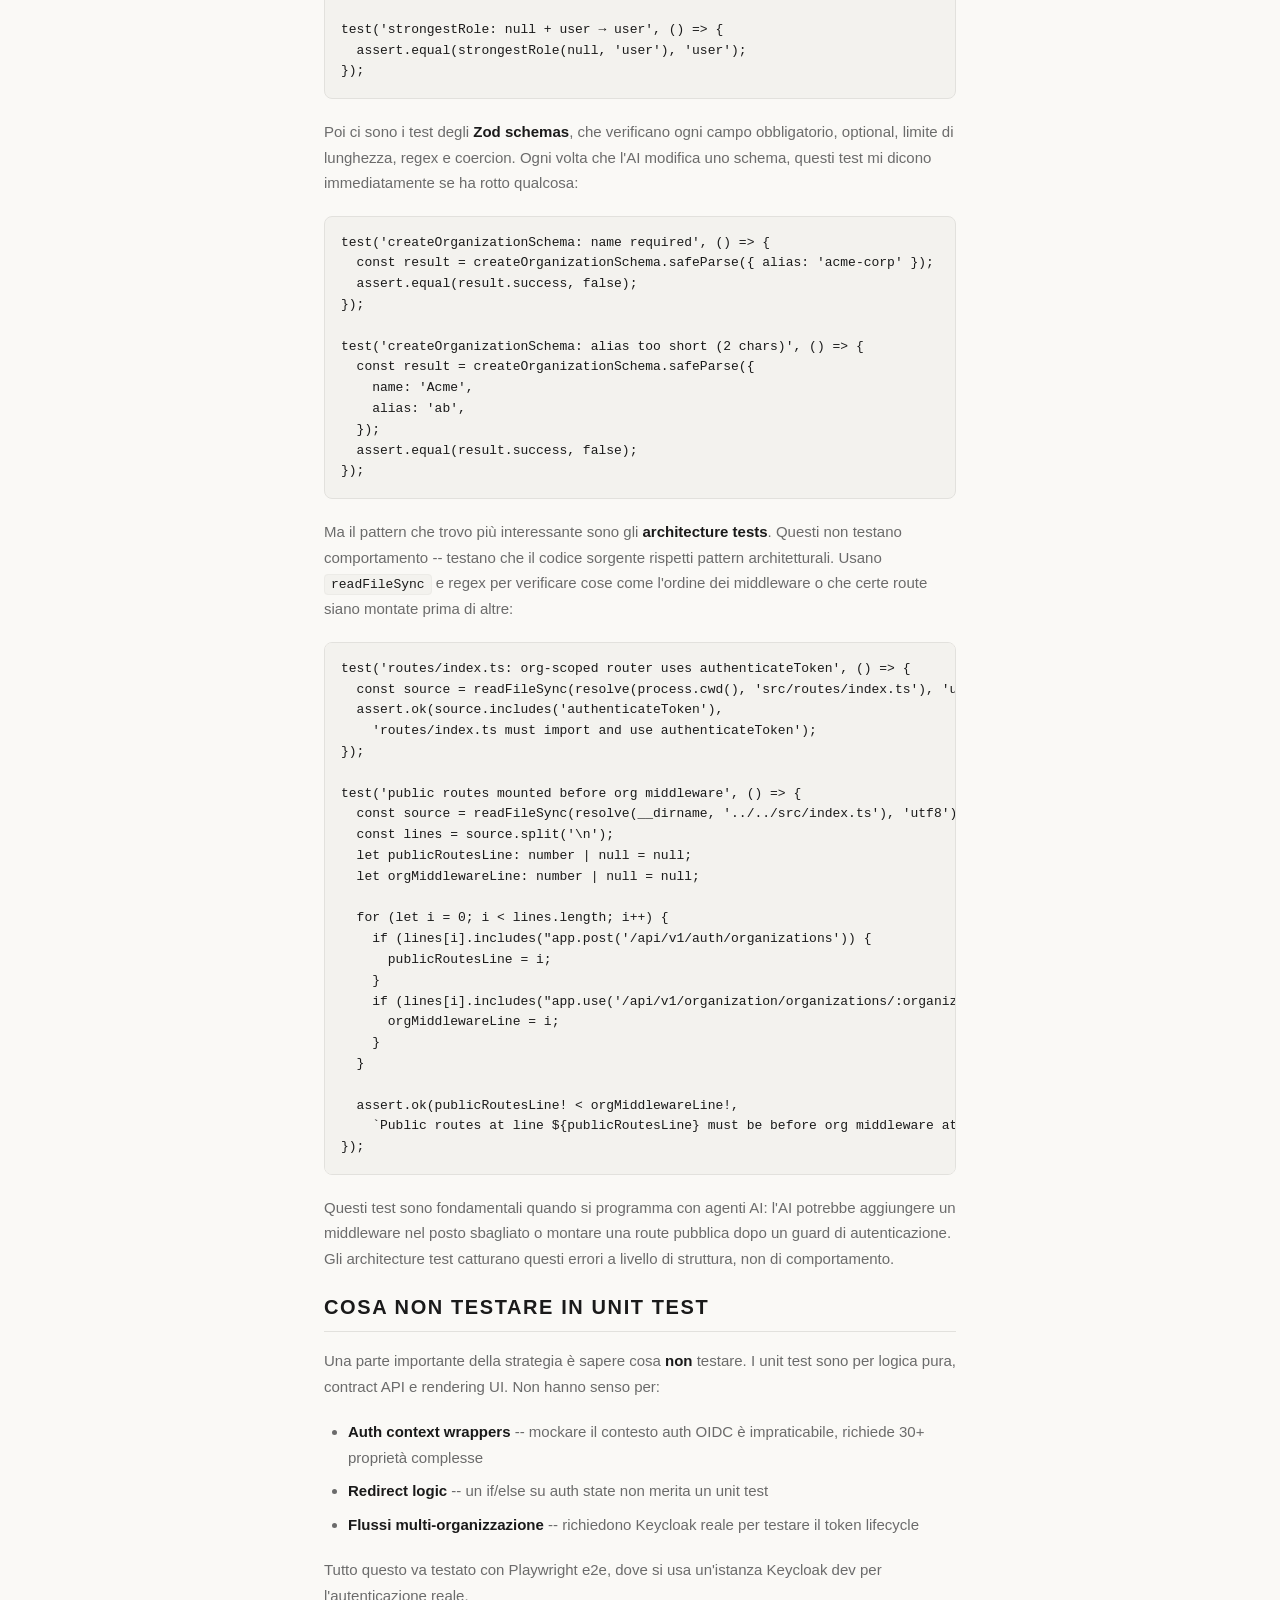
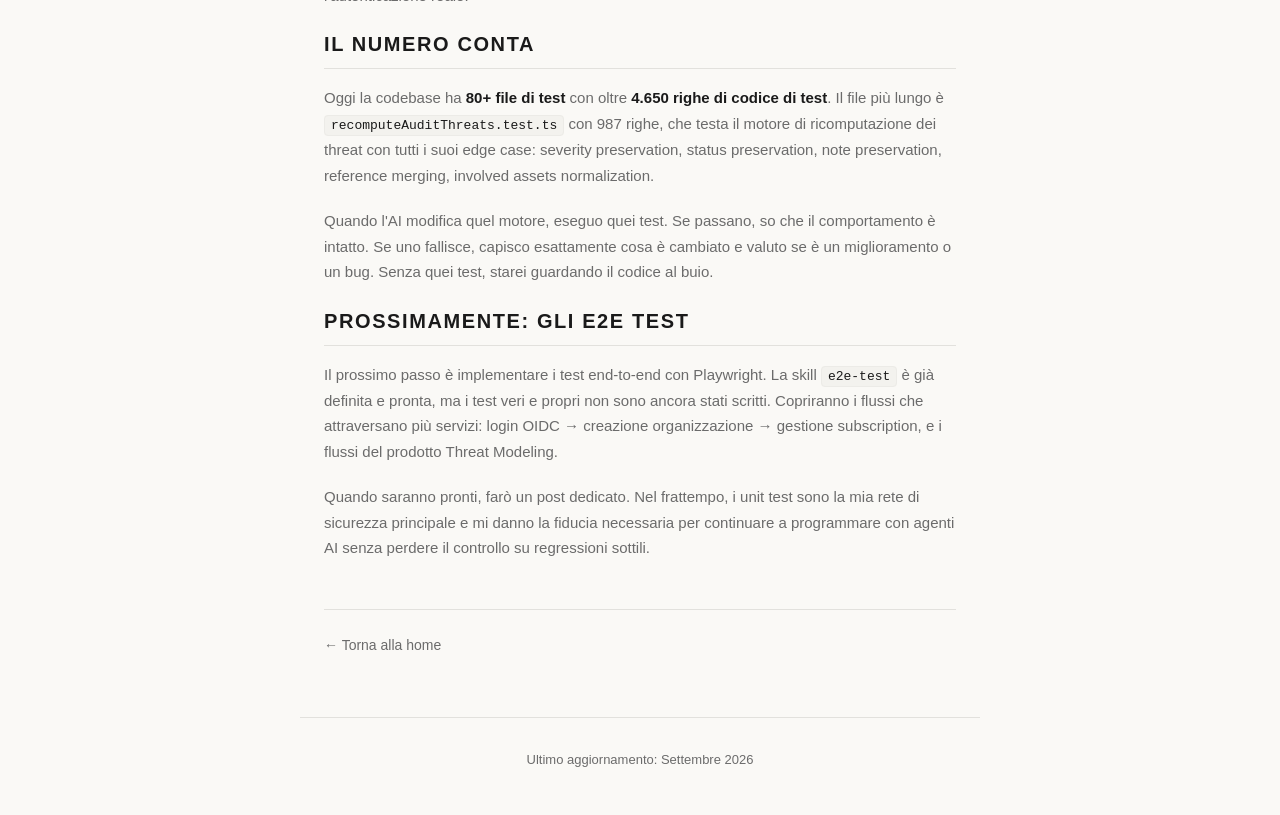
==== commit d42f276c: "UI: image rotation and shine effect" ====
--- a/writing/ai-agents.html
+++ b/writing/ai-agents.html
@@ -24,7 +24,9 @@
   </div>
   <main>
     <article class="article-content">
-      <img src="../assets/writing/ai-agents-banner.png" alt="AI agents programming" style="margin-bottom: 48px;">
+      <div class="article-banner">
+        <img src="../assets/writing/ai-agents-banner.png" alt="AI agents programming">
+      </div>
 
       <h2>I unit test come rete di sicurezza quando si programma con agenti AI</h2>
       <p>
--- a/css/style.css
+++ b/css/style.css
@@ -210,6 +210,7 @@
   border-radius: 50%;
   overflow: hidden;
   background: var(--photo-bg);
+  perspective: 600px;
 }
 
 .hero-photo img {
@@ -217,6 +218,37 @@
   height: 100%;
   object-fit: cover;
   object-position: center;
+  transition: transform 0.5s ease;
+  transform-style: preserve-3d;
+}
+
+.hero-photo:hover img {
+  transform: rotateX(8deg) rotateY(-5deg) scale(1.05);
+  box-shadow:
+    -4px 4px 16px rgba(0,0,0,0.15),
+    4px -4px 16px rgba(0,0,0,0.08);
+}
+
+.hero-photo::after {
+  content: '';
+  position: absolute;
+  top: -50%;
+  left: -75%;
+  width: 50%;
+  height: 200%;
+  background: linear-gradient(
+    to right,
+    rgba(255,255,255,0) 0%,
+    rgba(255,255,255,0.15) 50%,
+    rgba(255,255,255,0) 100%
+  );
+  transform: rotate(25deg);
+  pointer-events: none;
+  opacity: 0;
+}
+
+.hero-photo:hover::after {
+  animation: shine-sweep 0.8s ease forwards;
 }
 
 .hero-photo svg {
@@ -430,6 +462,15 @@
   width: 100%;
   max-height: 300px;
   object-fit: cover;
+  transition: transform 0.5s ease, box-shadow 0.5s ease;
+  transform-style: preserve-3d;
+}
+
+.writing-item:hover img {
+  transform: rotateX(4deg) rotateY(-3deg) scale(1.02);
+  box-shadow:
+    -3px 3px 12px rgba(0,0,0,0.12),
+    3px -3px 12px rgba(0,0,0,0.06);
 }
 
 /* ============================================
@@ -748,12 +789,70 @@
   max-width: 100%;
   border-radius: 8px;
   margin-bottom: 20px;
+  transition: transform 0.5s ease, box-shadow 0.5s ease;
+  transform-style: preserve-3d;
+}
+
+.article-content img:hover {
+  transform: rotateX(3deg) rotateY(-2deg) scale(1.01);
+  box-shadow:
+    -2px 2px 8px rgba(0,0,0,0.1),
+    2px -2px 8px rgba(0,0,0,0.05);
 }
 
 .article-content img.center {
   display: block;
   margin-left: auto;
   margin-right: auto;
+}
+
+.article-banner {
+  position: relative;
+  overflow: hidden;
+  border-radius: 8px;
+  margin-bottom: 48px;
+  perspective: 800px;
+}
+
+.article-banner img {
+  width: 100%;
+  height: auto;
+  max-height: none;
+  border-radius: 8px;
+  transition: transform 0.6s cubic-bezier(0.23, 1, 0.32, 1),
+              box-shadow 0.6s cubic-bezier(0.23, 1, 0.32, 1);
+  transform-style: preserve-3d;
+  display: block;
+}
+
+.article-banner:hover img {
+  transform: rotateX(5deg) rotateY(-4deg) scale(1.03);
+  box-shadow:
+    -5px 5px 18px rgba(0,0,0,0.15),
+    5px -5px 18px rgba(0,0,0,0.08);
+}
+
+.article-banner::after {
+  content: '';
+  position: absolute;
+  top: -50%;
+  left: -75%;
+  width: 50%;
+  height: 200%;
+  background: linear-gradient(
+    to right,
+    rgba(255,255,255,0) 0%,
+    rgba(255,255,255,0.2) 50%,
+    rgba(255,255,255,0) 100%
+  );
+  transform: rotate(25deg);
+  pointer-events: none;
+  opacity: 0;
+  z-index: 2;
+}
+
+.article-banner:hover::after {
+  animation: shine-sweep 1s cubic-bezier(0.23, 1, 0.32, 1) forwards;
 }
 
 .article-content table {
@@ -859,3 +958,14 @@
     font-size: 1.125rem;
   }
 }
+
+@keyframes shine-sweep {
+  0% {
+    left: -75%;
+    opacity: 1;
+  }
+  100% {
+    left: 125%;
+    opacity: 1;
+  }
+}
